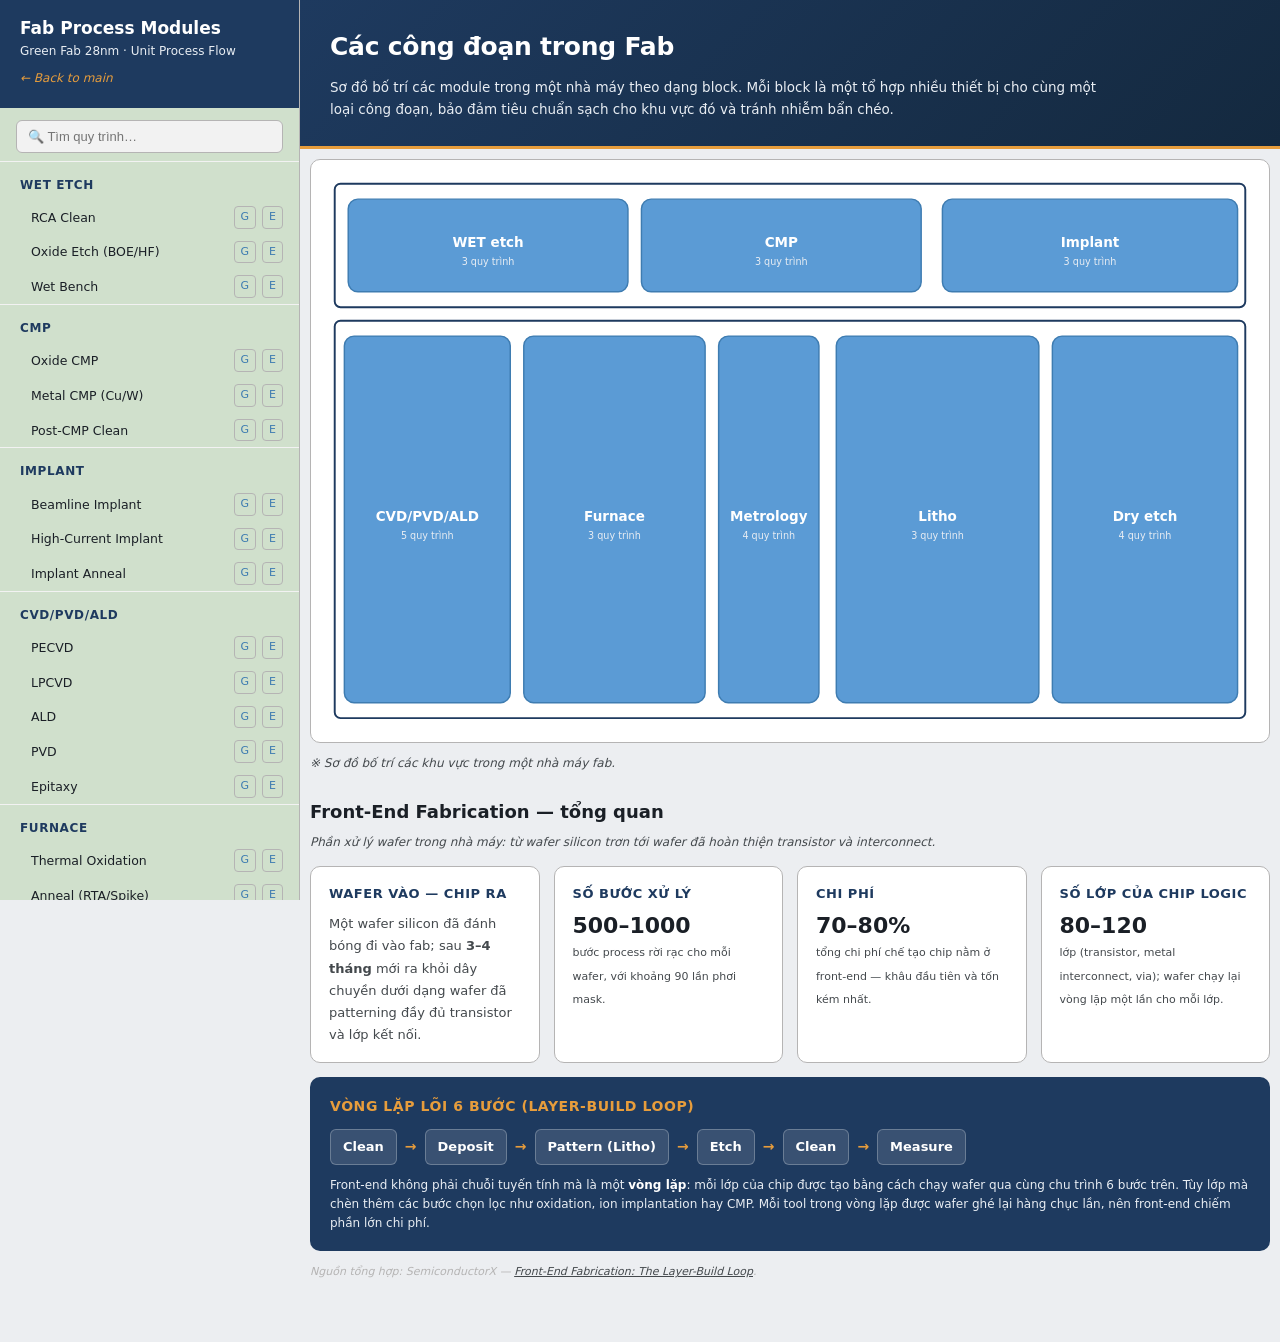
==== fab.html @ 14cef16f "Add files via upload" ====
<!DOCTYPE html>
<html lang="vi">
<head>
<meta charset="UTF-8">
<meta name="viewport" content="width=device-width,initial-scale=1">
<title>Fab Process Modules — Green Fab 28nm</title>
<style>
  :root{
    --c-blue:#1E3A5F; --c-blue-dk:#14293F; --c-black:#1A1F26; --c-charcoal:#44494D;
    --c-gray:#B5B4B4; --c-gray-lt:#F2F2F2; --c-gray-bg:#ECEEF1; --c-white:#FFFFFF;
    --c-blue-tint:#E8EDF3; --c-amber:#e79d3c; --c-mod:#5B9BD5; --c-mod-dk:#3E7CB1;
    --sidebar-w:300px;
  }
  *,*::before,*::after{box-sizing:border-box;margin:0;padding:0}
  body{font-family:'Segoe UI',system-ui,sans-serif;background:var(--c-gray-bg);color:var(--c-black);font-size:14px;line-height:1.7}

  .fab-layout{display:grid;grid-template-columns:var(--sidebar-w) 1fr;min-height:100vh}
  @media (max-width:980px){.fab-layout{grid-template-columns:1fr}}

  /* ===== SIDEBAR ===== */
  .fab-side{background:#d0e0cc;border-right:1px solid var(--c-gray);height:100vh;position:sticky;top:0;overflow-y:auto}
  .fab-brand{padding:18px 20px;background:var(--c-blue);color:var(--c-white)}
  .fab-brand .logo{font-size:17px;font-weight:800;line-height:1.2}
  .fab-brand .sub{font-size:12px;color:var(--c-blue-tint);margin-top:3px}
  .fab-brand a.back{color:var(--c-amber);font-size:12px;font-style:italic;text-decoration:none;display:inline-block;margin-top:6px}

  .nav-search{padding:12px 16px 8px}
  .nav-search input{width:100%;padding:8px 11px;font-size:13px;background:var(--c-gray-lt);border:1px solid var(--c-gray);border-radius:6px;outline:none}
  .nav-search input:focus{border-color:var(--c-blue);background:var(--c-white)}

  .nav-group-label{padding:13px 20px 5px;font-size:12px;font-weight:700;letter-spacing:.05em;text-transform:uppercase;color:var(--c-blue);border-top:1px solid var(--c-gray-lt);cursor:pointer}
  .nav-group-label:hover{background:var(--c-blue-tint)}
  .nav-proc{display:flex;align-items:center;gap:6px;padding:6px 16px 6px 28px;font-size:12.5px;border-left:3px solid transparent}
  .nav-proc:hover{background:var(--c-gray-lt)}
  .nav-proc .pname{flex:1;color:var(--c-black)}
  .nav-proc a{font-size:11px;text-decoration:none;color:var(--c-mod-dk);border:1px solid var(--c-gray);border-radius:4px;padding:1px 6px}
  .nav-proc a:hover{background:var(--c-blue);color:#fff;border-color:var(--c-blue)}

  /* ===== MAIN ===== */
  .fab-main{padding:0 0 60px;max-width:1080px}
  .fab-intro{background:linear-gradient(135deg,var(--c-blue) 0%,var(--c-blue-dk) 100%);color:var(--c-white);padding:26px 30px;border-bottom:3px solid var(--c-amber)}
  .fab-intro h1{font-size:25px;font-weight:800;color:var(--c-white);margin-bottom:7px;letter-spacing:-.01em}
  .fab-intro .intro-text{font-size:13.5px;color:var(--c-blue-tint);line-height:1.65;max-width:780px}
  .fab-body{padding:10px 10px 0}
 
  /* ===== MAP (2 bays per ảnh) ===== */
  .fab-map-shell{position:relative;background:var(--c-white);border:1px solid var(--c-gray);border-radius:10px;padding:16px}
  .fab-map-shell svg{display:block;width:100%;height:auto}
  .bay-frame{fill:none;stroke:var(--c-blue);stroke-width:2;rx:6}
  .mod-rect{fill:var(--c-mod);stroke:var(--c-mod-dk);stroke-width:1.5;cursor:pointer;transition:fill .15s}
  .mod-rect:hover{fill:var(--c-mod-dk)}
  .mod-rect.active{fill:var(--c-blue);stroke:var(--c-blue-dk);stroke-width:3}
  .mod-label{fill:#fff;font-size:14px;font-weight:700;text-anchor:middle;pointer-events:none}
  .mod-count{fill:var(--c-blue-tint);font-size:10px;text-anchor:middle;pointer-events:none}

  .fab-tip{position:absolute;pointer-events:none;background:var(--c-blue-dk);color:#fff;padding:9px 12px;border-radius:6px;font-size:12px;line-height:1.5;max-width:250px;opacity:0;transition:opacity .12s;z-index:10;box-shadow:0 4px 14px rgba(0,0,0,.25)}
  .fab-tip b{color:var(--c-amber)}

  /* ===== DETAIL PANEL ===== */
  .fab-detail{margin-top:22px;background:var(--c-white);border:1px solid var(--c-gray);border-radius:10px;display:none;opacity:0;transform:translateY(8px);transition:opacity .2s,transform .2s}
  .fab-detail.show{opacity:1;transform:none}
  .detail-head{padding:15px 22px;background:var(--c-blue);color:#fff;border-radius:10px 10px 0 0}
  .detail-head .dh-title{font-size:19px;font-weight:800}
  .detail-head .dh-sub{font-size:12px;color:var(--c-blue-tint);margin-top:2px}
  .detail-overview{padding:20px 24px;border-bottom:1px solid var(--c-gray);font-size:14px;line-height:1.8}
  .detail-overview h2{font-size:17px;font-weight:700;color:var(--c-blue);margin:14px 0 8px;padding-bottom:4px;border-bottom:1px solid var(--c-gray)}
  .detail-overview h3{font-size:14px;font-weight:700;color:var(--c-charcoal);margin:12px 0 5px}
  .detail-overview p{margin:7px 0 10px}
  .detail-overview strong{font-weight:700}
  .detail-overview ul{margin:6px 0 12px 22px}
  .detail-overview blockquote{margin:10px 0;padding:9px 15px;background:var(--c-blue-tint);border-left:4px solid var(--c-blue);font-size:13px;color:var(--c-charcoal)}
  .detail-overview code{background:var(--c-gray-lt);padding:2px 6px;border-radius:3px;font-family:Consolas,monospace;color:var(--c-blue)}

  .proc-section{padding:18px 24px 26px}
  .proc-section h3{font-size:14px;font-weight:700;color:var(--c-blue);margin-bottom:10px;text-transform:uppercase;letter-spacing:.04em}
  table.proc-table{border-collapse:collapse;width:100%;font-size:13px}
  table.proc-table th,table.proc-table td{border:1px solid var(--c-gray);padding:9px 13px;text-align:left}
  table.proc-table th{background:var(--c-blue);color:#fff;font-weight:700}
  table.proc-table tr:nth-child(even) td{background:var(--c-gray-lt)}
  table.proc-table td.links{white-space:nowrap;width:1%}
  table.proc-table a.doclink{display:inline-block;text-decoration:none;font-size:12px;font-weight:600;padding:4px 11px;border-radius:5px;margin-right:6px;border:1px solid var(--c-mod-dk);color:var(--c-mod-dk)}
  table.proc-table a.doclink:hover{background:var(--c-mod-dk);color:#fff}
  table.proc-table a.eq{border-color:var(--c-charcoal);color:var(--c-charcoal)}
  table.proc-table a.eq:hover{background:var(--c-charcoal);color:#fff}

  .loading{color:var(--c-charcoal);font-style:italic;padding:16px 0}
  .hint{font-size:12px;color:var(--c-charcoal);font-style:italic;margin-top:10px}

  /* ===== INFO BLOCK (thông tin cơ bản dưới sơ đồ) ===== */
  .fab-info{margin-top:24px}
  .fab-info h2{font-size:18px;font-weight:800;color:var(--c-black);margin-bottom:4px}
  .fab-info .info-sub{font-size:12px;color:var(--c-charcoal);font-style:italic;margin-bottom:14px}
  .info-grid{display:grid;grid-template-columns:repeat(auto-fit,minmax(220px,1fr));gap:14px}
  .info-card{background:var(--c-white);border:1px solid var(--c-gray);border-radius:10px;padding:16px 18px}
  .info-card h3{font-size:13px;font-weight:700;color:var(--c-blue);text-transform:uppercase;letter-spacing:.04em;margin-bottom:8px}
  .info-card p{font-size:13px;line-height:1.7;color:var(--c-charcoal);margin:0}
  .info-card .big{font-size:22px;font-weight:800;color:var(--c-black);display:block;line-height:1.2}
  .info-card .big-sub{font-size:11px;color:var(--c-charcoal)}
  .info-loop{background:var(--c-blue);color:#fff;border-radius:10px;padding:18px 20px;margin-top:14px}
  .info-loop h3{font-size:14px;font-weight:700;color:var(--c-amber);margin-bottom:10px;text-transform:uppercase;letter-spacing:.04em}
  .loop-steps{display:flex;flex-wrap:wrap;gap:8px;align-items:center}
  .loop-step{background:rgba(255,255,255,.12);border:1px solid rgba(255,255,255,.25);border-radius:6px;padding:6px 12px;font-size:13px;font-weight:600}
  .loop-arrow{color:var(--c-amber);font-weight:700}
  .info-loop .loop-note{font-size:12px;color:var(--c-blue-tint);margin-top:11px;line-height:1.6}
  .fab-src{font-size:11px;color:var(--c-gray);font-style:italic;margin-top:12px}
  .fab-src a{color:var(--c-charcoal)}

  /* ===== DOC VIEW ===== */
  .fab-docview{display:none}
  .fab-docview.show{display:grid;grid-template-columns:1fr 280px;gap:10px;align-items:start}
  @media(max-width:880px){.fab-docview.show{grid-template-columns:1fr}}
  /* khi mở docview, dùng hết bề ngang main */
  .fab-main.docview-mode{max-width:none}

  .docview-side{position:sticky;top:20px}
  @media(max-width:880px){.docview-side{position:static;order:-1}}
  .docview-bar{display:flex;flex-direction:column;align-items:flex-start;gap:8px;margin-bottom:14px}
  .docview-back{background:var(--c-blue);color:#fff;border:none;border-radius:6px;padding:9px 16px;font-size:13px;font-weight:600;cursor:pointer;width:100%}
  .docview-back:hover{background:var(--c-blue-dk)}
  .docview-crumb{font-size:12px;color:var(--c-charcoal)}
  .docview-intro{font-size:12.5px;color:var(--c-charcoal);line-height:1.6;background:var(--c-white);border:1px solid var(--c-gray);border-radius:8px;padding:12px 14px;margin-bottom:14px}
  .docview-intro h1{font-size:15px;font-weight:800;color:var(--c-black);margin-bottom:5px}

  .docview-toc{background:var(--c-white);border:1px solid var(--c-gray);border-radius:8px;padding:12px 6px 14px;max-height:calc(100vh - 220px);overflow-y:auto}
  .docview-toc .toc-title{font-size:11px;font-weight:700;text-transform:uppercase;letter-spacing:.06em;color:var(--c-blue);padding:0 12px 8px}
  .docview-toc a{display:block;text-decoration:none;color:var(--c-charcoal);font-size:12.5px;line-height:1.45;padding:4px 12px;border-left:2px solid transparent}
  .docview-toc a:hover{background:var(--c-gray-lt);color:var(--c-blue)}
  .docview-toc a.active{border-left-color:var(--c-blue);color:var(--c-blue);font-weight:600;background:var(--c-blue-tint)}
  .docview-toc a.lvl1{font-weight:700;color:var(--c-black)}
  .docview-toc a.lvl2{padding-left:20px}
  .docview-toc a.lvl3{padding-left:32px;font-size:12px}
  .docview-toc .toc-empty{font-size:12px;color:var(--c-gray);font-style:italic;padding:4px 12px}

  .docview-card{background:var(--c-white);border:1px solid var(--c-gray);padding:34px 40px 60vh;font-size:15px;line-height:1.8;min-width:0;min-height:calc(100vh - 40px)}
  @media(max-width:600px){.docview-card{padding:22px 20px 30px}}
  .docview-card h1{font-size:25px;font-weight:800;color:var(--c-black);margin: 0 0 14px;scroll-margin-top:20px}
  .docview-card h2{font-size:19px;font-weight:700;color:var(--c-blue);margin:24px 0 10px;padding-bottom:6px;border-bottom:1px solid var(--c-gray);scroll-margin-top:20px}
  .docview-card h3{font-size:16px;font-weight:700;color:var(--c-charcoal);margin:17px 0 7px;scroll-margin-top:20px}
  .docview-card p{margin: 9px 0 13px}
  .docview-card strong{color:var(--c-black);font-weight:700}
  .docview-card ul{margin:9px 0 15px 24px}
  .docview-card li{margin:5px 0}
  .docview-card a{color:var(--c-blue);text-decoration:underline}
  .docview-card a:hover{color:var(--c-amber)}
  .docview-card table{border-collapse:collapse;margin:14px 0;font-size:14px}
  .docview-card th,.docview-card td{border:1px solid var(--c-gray);padding:8px 13px;text-align:left;vertical-align:top}
  .docview-card th{background:var(--c-blue);color:#fff;font-weight:700}
  .docview-card tr:nth-child(even) td{background:var(--c-gray-lt)}
  .docview-card code{background:var(--c-gray-lt);padding:2px 6px;border-radius:3px;font-family:Consolas,monospace;font-size:14px;color:var(--c-blue)}
  .docview-card blockquote{margin:14px 0;padding:11px 18px;background:var(--c-blue-tint);border-left:4px solid var(--c-blue);font-size:14px;color:var(--c-charcoal)}
  .docview-card figure{margin:16px auto;width:fit-content;max-width:100%}
  .docview-card figure img{display:block;max-width:100%}
  .docview-card figcaption{padding:7px 4px;font-size:13px;font-style:italic;color:var(--c-charcoal);text-align:center}
  .docview-card hr{border:none;border-top:1px solid var(--c-gray);margin:26px 0}
  .docview-card .cite{font-size:9px;color:#9B1C1C;font-weight:700;vertical-align:super;background:rgba(155,28,28,.08);border-radius:2px;padding:0 2px}

  .side-toggle{display:none;position:fixed;left:10px;top:10px;z-index:60;background:var(--c-blue);color:#fff;border:none;border-radius:6px;padding:8px 11px;cursor:pointer;font-size:16px}
  @media (max-width:980px){
    .side-toggle{display:block}
    .fab-side{position:fixed;left:0;top:0;width:280px;z-index:55;transform:translateX(-100%);transition:transform .2s}
    .fab-side.open{transform:translateX(0)}
    .fab-main{padding-top:54px}
  }
</style>
</head>
<body>

<button class="side-toggle" onclick="document.querySelector('.fab-side').classList.toggle('open')">☰</button>

<div class="fab-layout">

  <nav class="fab-side">
    <div class="fab-brand">
      <div class="logo">Fab Process Modules</div>
      <div class="sub">Green Fab 28nm · Unit Process Flow</div>
      <a class="back" href="index.html">← Back to main</a>
    </div>
    <div class="nav-search"><input id="nav-search-input" type="text" placeholder="🔍 Tìm quy trình…" autocomplete="off"></div>
    <div id="fab-nav"><!-- populated by JS --></div>
  </nav>

  <main class="fab-main">
    <div class="fab-intro">
      <h1>Các công đoạn trong Fab</h1>
      <div class="intro-text">Sơ đồ bố trí các module trong một nhà máy theo dạng block. Mỗi block là một tổ hợp nhiều thiết bị cho cùng một loại công đoạn, bảo đảm tiêu chuẩn sạch cho khu vực đó và tránh nhiễm bẩn chéo.</div>
    </div>

    <div class="fab-body">
    <div class="fab-map-shell" id="map-shell">
      <div class="fab-tip" id="fab-tip"></div>
      <svg id="fab-svg" viewBox="0 0 900 420" xmlns="http://www.w3.org/2000/svg"></svg>
    </div>
    <div class="hint">※ Sơ đồ bố trí các khu vực trong một nhà máy fab.</div>

    <section class="fab-info" id="fab-info">
      <h2>Front-End Fabrication — tổng quan</h2>
      <div class="info-sub">Phần xử lý wafer trong nhà máy: từ wafer silicon trơn tới wafer đã hoàn thiện transistor và interconnect.</div>

      <div class="info-grid">
        <div class="info-card">
          <h3>Wafer vào — chip ra</h3>
          <p>Một wafer silicon đã đánh bóng đi vào fab; sau <strong>3–4 tháng</strong> mới ra khỏi dây chuyền dưới dạng wafer đã patterning đầy đủ transistor và lớp kết nối.</p>
        </div>
        <div class="info-card">
          <h3>Số bước xử lý</h3>
          <span class="big">500–1000</span>
          <span class="big-sub">bước process rời rạc cho mỗi wafer, với khoảng 90 lần phơi mask.</span>
        </div>
        <div class="info-card">
          <h3>Chi phí</h3>
          <span class="big">70–80%</span>
          <span class="big-sub">tổng chi phí chế tạo chip nằm ở front-end — khâu đầu tiên và tốn kém nhất.</span>
        </div>
        <div class="info-card">
          <h3>Số lớp của chip logic</h3>
          <span class="big">80–120</span>
          <span class="big-sub">lớp (transistor, metal interconnect, via); wafer chạy lại vòng lặp một lần cho mỗi lớp.</span>
        </div>
      </div>

      <div class="info-loop">
        <h3>Vòng lặp lõi 6 bước (layer-build loop)</h3>
        <div class="loop-steps">
          <span class="loop-step">Clean</span><span class="loop-arrow">→</span>
          <span class="loop-step">Deposit</span><span class="loop-arrow">→</span>
          <span class="loop-step">Pattern (Litho)</span><span class="loop-arrow">→</span>
          <span class="loop-step">Etch</span><span class="loop-arrow">→</span>
          <span class="loop-step">Clean</span><span class="loop-arrow">→</span>
          <span class="loop-step">Measure</span>
        </div>
        <div class="loop-note">Front-end không phải chuỗi tuyến tính mà là một <strong style="color:#fff">vòng lặp</strong>: mỗi lớp của chip được tạo bằng cách chạy wafer qua cùng chu trình 6 bước trên. Tùy lớp mà chèn thêm các bước chọn lọc như oxidation, ion implantation hay CMP. Mỗi tool trong vòng lặp được wafer ghé lại hàng chục lần, nên front-end chiếm phần lớn chi phí.</div>
      </div>

      <p class="fab-src">Nguồn tổng hợp: SemiconductorX — <a href="https://semiconductorx.com/front-end-fabrication-overview.html" target="_blank" rel="noopener">Front-End Fabrication: The Layer-Build Loop</a>.</p>
    </section>

    <div class="fab-detail" id="fab-detail">
      <div class="detail-head">
        <div class="dh-title" id="dh-title"></div>
        <div class="dh-sub" id="dh-sub"></div>
      </div>
      <div class="detail-overview" id="detail-overview"></div>
      <div class="proc-section">
        <h3>Quy trình trong module</h3>
        <table class="proc-table">
          <thead><tr><th>Quy trình</th><th>Tài liệu</th></tr></thead>
          <tbody id="proc-tbody"></tbody>
        </table>
      </div>
    </div>

    <!-- ===== DOC VIEW (hiện khi bấm một bài; sơ đồ ẩn đi) ===== -->
    <div class="fab-docview" id="fab-docview">
      <article class="docview-card" id="docview-content"></article>
      <aside class="docview-side" id="docview-side">
        <div class="docview-bar">
          <button class="docview-back" id="docview-back">← Quay lại sơ đồ</button>
          <span class="docview-crumb" id="docview-crumb"></span>
        </div>
        <div class="docview-intro" id="docview-intro"></div>
        <nav class="docview-toc" id="docview-toc"></nav>
      </aside>
    </div>
    </div><!-- /fab-body -->
  </main>
</div>

<script>
let FAB=null, CURRENT=null;

/* ---- markdown renderer (port từ more.html, rút gọn cho overview) ---- */
function mdToHtml(md){
  if(!md) return '';
  const lines= md.split (/\r?\n/); let html='',i=0;
  while(i<lines.length){
    let line=lines[i];
    const htmlOpen=line.match(/^<(div|p|section|article|center|aside|figure|blockquote)\b([^>]*)>\s*$/i);
    if(htmlOpen){
      const tag=htmlOpen[1].toLowerCase(), attrs=htmlOpen[2]||'';
      const closeRe=new RegExp('^</'+tag+'>\\s*$','i'); let depth=1,j=i+1; const inner=[];
      while(j<lines.length){
        if(lines[j].match(new RegExp('^<'+tag+'\\b[^>]*>\\s*$','i')))depth++;
        else if(closeRe.test(lines[j])){depth--;if(depth===0)break;}
        inner.push(lines[j]);j++;
      }
      html+='<'+tag+attrs+'>'+mdToHtml(inner.join('\n'))+'</'+tag+'>'; i=j+1; continue;
    }
    if(/^<[a-zA-Z][^>]*>/.test(line.trim())){html+=line;i++;continue;}
    if(line.startsWith('|')&&i+1<lines.length&&lines[i+1].match(/^\|[-: |]+\|$/)){
      const h=line.split('|').slice(1,-1).map(s=>s.trim()); i+=2; const rows=[];
      while(i<lines.length&&lines[i].startsWith('|')){rows.push(lines[i].split('|').slice(1,-1).map(s=>s.trim()));i++;}
      html+='<table><thead><tr>'+h.map(x=>'<th>'+inline(x)+'</th>').join('')+'</tr></thead><tbody>';
      rows.forEach(r=>{html+='<tr>'+r.map(c=>'<td>'+inline(c)+'</td>').join('')+'</tr>';});
      html+='</tbody></table>'; continue;
    }
    if(line.startsWith('# ')){html+='<h1>'+inline(line.slice(2))+'</h1>';i++;continue;}
    if(line.startsWith('## ')){html+='<h2>'+inline(line.slice(3))+'</h2>';i++;continue;}
    if(line.startsWith('### ')){html+='<h3>'+inline(line.slice(4))+'</h3>';i++;continue;}
    if(/^(---|\*\*\*|___)\s*$/.test(line)){html+='<hr>';i++;continue;}
    if(line.startsWith('> ')){const q=[];while(i<lines.length&&lines[i].startsWith('> ')){q.push(lines[i].slice(2));i++;}html+='<blockquote>'+inline(q.join(' '))+'</blockquote>';continue;}
    if(line.startsWith('- ')){html+='<ul>';while(i<lines.length&&lines[i].startsWith('- ')){html+='<li>'+inline(lines[i].slice(2))+'</li>';i++;}html+='</ul>';continue;}
    const img=line.match(/^!\[(.*?)\]\((.*?)\)(\{(.*?)\})?$/);
    if(img){
      let src=img[2]; const cap=img[1]; const attrStr=img[4]||'';
      if(src.startsWith('/')&&!src.startsWith('//'))src=src.slice(1);
      if(!/^https?:\/\//i.test(src)&&!src.startsWith('content/'))src='content/images/'+src;
      let imgStyle='',figStyle='';
      if(attrStr){
        const w=attrStr.match(/width\s*=\s*([^\s}]+)/), hh=attrStr.match(/height\s*=\s*([^\s}]+)/);
        if(w){let v=w[1].replace(/['"]/g,'');if(/^\d+$/.test(v))v+='px';if(v.endsWith('%'))figStyle+='width:'+v+';';else imgStyle+='width:'+v+';max-width:100%;';}
        if(hh){let v=hh[1].replace(/['"]/g,'');if(/^\d+$/.test(v))v+='px';imgStyle+='height:'+v+';';}
      }
      html+='<figure'+(figStyle?' style="'+figStyle+'"':'')+'><img src="'+src+'" alt="'+cap+'"'+(imgStyle?' style="'+imgStyle+'"':'')+'>';
      if(cap)html+='<figcaption>'+inline(cap)+'</figcaption>';
      html+='</figure>'; i++; continue;
    }
    if(line.trim()===''){i++;continue;}
    html+='<p>'+inline(line)+'</p>'; i++;
  }
  return html;
}
function inline(s){
  const tags=[];
  s=s.replace(/<\/?[a-zA-Z][a-zA-Z0-9]*(?:\s[^<>]*)?>/g,m=>{tags.push(m);return '\u0000'+(tags.length-1)+'\u0000';});
  s=s.replace(/\\</g,'___LT___').replace(/&/g,'&amp;').replace(/</g,'&lt;').replace(/>/g,'&gt;')
     .replace(/___LT___/g,'&lt;')
     .replace(/\[(.+?)\]\((.+?)\)/g,'<a href="$2">$1</a>')
     .replace(/\*\*(.+?)\*\*/g,'<strong>$1</strong>')
     .replace(/(?<![\w])_(.+?)_(?![\w])/g,'<em>$1</em>')
     .replace(/`(.+?)`/g,'<code>$1</code>');
  s=s.replace(/\u0000(\d+)\u0000/g,(_,n)=>tags[+n]);
  return s;
}
function gFile(modId,procId){return 'content/modules/'+modId+'/'+procId+'-guide.md';}
function eFile(modId,procId){return 'content/modules/'+modId+'/'+procId+'-equipment.md';}

/* ---- build SVG map (2 bays) — tỉ lệ khớp ảnh gốc ---- */
// Toạ độ theo ảnh Đại ca vẽ (viewBox 960x570). Box rộng/hẹp khác nhau có chủ ý.
const LAYOUT={
  viewBox:'0 0 960 570',
  bay1:{frame:{x:8,y:8,w:944,h:128},
        boxes:{ wetetch:{x:22,w:290}, cmp:{x:326,w:290}, implant:{x:638,w:306} },
        y:24, h:96},
  bay2:{frame:{x:8,y:150,w:944,h:412},
        boxes:{ depo:{x:18,w:172}, furnace:{x:204,w:188}, metrology:{x:406,w:104}, litho:{x:528,w:210}, dryetch:{x:752,w:192} },
        y:166, h:380}
};
function buildMap(){
  const svg=document.getElementById('fab-svg');
  svg.setAttribute('viewBox',LAYOUT.viewBox);
  let g='';
  [['bay1',1],['bay2',2]].forEach(([key])=>{
    const L=LAYOUT[key];
    g+='<rect class="bay-frame" x="'+L.frame.x+'" y="'+L.frame.y+'" width="'+L.frame.w+'" height="'+L.frame.h+'" rx="6"/>';
    FAB.modules.forEach(m=>{
      const b=L.boxes[m.id]; if(!b)return;
      g+=modBox(m, b.x, L.y, b.w, L.h);
    });
  });
  svg.innerHTML=g;
  svg.querySelectorAll('g[data-mod]').forEach(grp=>{
    const id=grp.dataset.mod;
    grp.addEventListener('mouseenter',e=>showTip(id,e));
    grp.addEventListener('mousemove',moveTip);
    grp.addEventListener('mouseleave',hideTip);
    grp.addEventListener('click',()=>openModule(id));
  });
}
function modBox(m,x,y,w,h){
  const cx=x+w/2, cy=y+h/2;
  // store geometry for active highlight
  m._geo={x,y,w,h};
  let s='<g data-mod="'+m.id+'" style="cursor:pointer">';
  s+='<rect class="mod-rect" x="'+x+'" y="'+y+'" width="'+w+'" height="'+h+'" rx="10"/>';
  s+='<text class="mod-label" x="'+cx+'" y="'+(cy+2)+'">'+esc(m.abbr)+'</text>';
  s+='<text class="mod-count" x="'+cx+'" y="'+(cy+20)+'">'+m.processes.length+' quy trình</text>';
  s+='</g>';
  return s;
}
function esc(s){return s.replace(/&/g,'&amp;').replace(/</g,'&lt;').replace(/>/g,'&gt;');}

/* ---- tooltip ---- */
function showTip(id,e){
  const m=FAB.modules.find(x=>x.id===id); if(!m)return;
  const tip=document.getElementById('fab-tip');
  tip.innerHTML='<b>'+esc(m.name)+'</b><br>'+esc(m.blurb);
  tip.style.opacity='1'; moveTip(e);
}
function moveTip(e){
  const shell=document.getElementById('map-shell'),tip=document.getElementById('fab-tip');
  const r=shell.getBoundingClientRect();
  let x=e.clientX-r.left+14,y=e.clientY-r.top+14;
  if(x+260>r.width)x=r.width-266;
  tip.style.left=x+'px'; tip.style.top=y+'px';
}
function hideTip(){document.getElementById('fab-tip').style.opacity='0';}

/* ---- open module ---- */
function openModule(id){
  const m=FAB.modules.find(x=>x.id===id); if(!m)return;
  CURRENT=id;
  // nếu đang ở docview (đọc bài), dọn sạch và thoát docview trước
  const dv=document.getElementById('fab-docview');
  if(dv.classList.contains('show')){
    dv.classList.remove('show');
    document.querySelector('.fab-main').classList.remove('docview-mode');
    document.getElementById('map-shell').style.display='';
    const hint=document.querySelector('.hint'); if(hint)hint.style.display='';
    const intro=document.querySelector('.fab-intro'); if(intro)intro.style.display='';
    const info=document.getElementById('fab-info'); if(info)info.style.display='';
    document.getElementById('docview-content').innerHTML='';
    document.getElementById('docview-toc').innerHTML='';
    document.getElementById('docview-intro').innerHTML='';
    document.getElementById('docview-crumb').textContent='';
    if(_spyHandler){window.removeEventListener('scroll',_spyHandler);_spyHandler=null;}
  }
  document.querySelectorAll('.mod-rect').forEach(r=>r.classList.remove('active'));
  const rect=document.querySelector('g[data-mod="'+id+'"] .mod-rect'); if(rect)rect.classList.add('active');

  const detail=document.getElementById('fab-detail');
  detail.style.display='block';
  document.getElementById('dh-title').textContent=m.name;
  document.getElementById('dh-sub').textContent=m.processes.length+' quy trình · bay '+m.bay;

  // overview md
  const ov=document.getElementById('detail-overview');
  ov.innerHTML='<div class="loading">Đang tải tổng quan…</div>';
  fetch('content/modules/'+id+'/_overview.md',{cache:'no-cache'})
    .then(r=>{if(!r.ok)throw new Error('HTTP '+r.status);return r.text();})
    .then(md=>{ov.innerHTML=mdToHtml(md);})
    .catch(err=>{ov.innerHTML='<p style="color:#b00">⚠ '+err.message+'</p>';});

  // process table
  const tb=document.getElementById('proc-tbody');
  tb.innerHTML=m.processes.map(p=>
    '<tr><td>'+esc(p.name)+'</td>'+
    '<td class="links">'+
      '<a class="doclink" href="#" data-doc="'+gFile(id,p.id)+'" data-title="'+esc(p.name)+' — Guide">📄 Guide</a>'+
      '<a class="doclink eq" href="#" data-doc="'+eFile(id,p.id)+'" data-title="'+esc(p.name)+' — Equipment">🔧 Equipment</a>'+
    '</td></tr>'
  ).join('');
  tb.querySelectorAll('a.doclink').forEach(a=>a.addEventListener('click',e=>{
    e.preventDefault(); openDoc(a.dataset.doc, a.dataset.title);
  }));

  requestAnimationFrame(()=>detail.classList.add('show'));
  history.replaceState(null,'','#'+id);
  detail.scrollIntoView({behavior:'smooth',block:'nearest'});
}

/* ---- sidebar nav ---- */
function buildNav(){
  const nav=document.getElementById('fab-nav');
  let html='';
  FAB.modules.forEach(m=>{
    html+='<div class="nav-group-label" data-jump="'+m.id+'">'+esc(m.name)+'</div>';
    m.processes.forEach(p=>{
      html+='<div class="nav-proc" data-name="'+esc(p.name).toLowerCase()+'" data-group="'+m.id+'">'+
        '<span class="pname">'+esc(p.name)+'</span>'+
        '<a href="#" data-doc="'+gFile(m.id,p.id)+'" data-title="'+esc(p.name)+' — Guide" title="Guide">G</a>'+
        '<a href="#" data-doc="'+eFile(m.id,p.id)+'" data-title="'+esc(p.name)+' — Equipment" title="Equipment">E</a>'+
      '</div>';
    });
  });
  nav.innerHTML=html;
  nav.querySelectorAll('.nav-group-label').forEach(l=>l.onclick=()=>{openModule(l.dataset.jump);document.querySelector('.fab-side').classList.remove('open');});
  nav.querySelectorAll('.nav-proc a[data-doc]').forEach(a=>a.addEventListener('click',e=>{
    e.preventDefault(); openDoc(a.dataset.doc, a.dataset.title);
    document.querySelector('.fab-side').classList.remove('open');
  }));
  const search=document.getElementById('nav-search-input');
  search.addEventListener('input',()=>filterNav(search.value));
}

/* ---- doc view (render md in-page, ẩn sơ đồ) ---- */
function buildTOC(){
  const c=document.getElementById('docview-content');
  const toc=document.getElementById('docview-toc');
  const heads=c.querySelectorAll('h1,h2,h3');
  if(!heads.length){toc.innerHTML='<div class="toc-title">Mục lục</div><div class="toc-empty">— Không có mục —</div>';return;}
  let html='<div class="toc-title">Mục lục</div>'; let n=0;
  heads.forEach(h=>{
    const id='toc-'+(n++); h.id=id;
    const lvl=h.tagName.toLowerCase(); // h1/h2/h3
    const cls=lvl==='h1'?'lvl1':lvl==='h2'?'lvl2':'lvl3';
    html+='<a class="'+cls+'" href="#'+id+'" data-target="'+id+'">'+esc(h.textContent)+'</a>';
  });
  toc.innerHTML=html;
  toc.querySelectorAll('a[data-target]').forEach(a=>a.addEventListener('click',e=>{
    e.preventDefault();
    const t=document.getElementById(a.dataset.target);
    if(t)t.scrollIntoView({behavior:'smooth',block:'start'});
    history.replaceState(null,'',location.pathname+location.hash.replace(/&toc=.*/,''));
  }));
  setupScrollSpy(heads, toc);
}
let _spyHandler=null;
function setupScrollSpy(heads, toc){
  if(_spyHandler)window.removeEventListener('scroll',_spyHandler);
  const links=[...toc.querySelectorAll('a[data-target]')];
  _spyHandler=()=>{
    let cur=null;
    heads.forEach(h=>{ if(h.getBoundingClientRect().top<=120) cur=h.id; });
    // nếu đã cuộn gần đáy trang, bôi luôn mục cuối (heading cuối có thể không lên được mốc 120px)
    const nearBottom=(window.innerHeight+window.scrollY)>=(document.body.scrollHeight-60);
    if(nearBottom && heads.length) cur=heads[heads.length-1].id;
    links.forEach(l=>l.classList.toggle('active', l.dataset.target===cur));
  };
  window.addEventListener('scroll',_spyHandler,{passive:true});
  _spyHandler();
}

function openDoc(docPath, title){
  if(!docPath) return;
  const main=document.querySelector('.fab-main');
  const mapShell=document.getElementById('map-shell');
  const detail=document.getElementById('fab-detail');
  const hint=document.querySelector('.hint');
  const intro=document.querySelector('.fab-intro');
  const info=document.getElementById('fab-info');
  const dv=document.getElementById('fab-docview');
  // ẩn sơ đồ + panel + hint + intro gốc + info
  mapShell.style.display='none';
  detail.style.display='none';
  if(hint)hint.style.display='none';
  if(intro)intro.style.display='none';
  if(info)info.style.display='none';
  main.classList.add('docview-mode');
  // clone intro sang cột phải
  if(intro)document.getElementById('docview-intro').innerHTML=intro.innerHTML;
  // hiện doc view
  dv.classList.add('show');
  document.getElementById('docview-crumb').textContent=title||'';
  const c=document.getElementById('docview-content');
  c.innerHTML='<div class="loading">Đang tải nội dung…</div>';
  document.getElementById('docview-toc').innerHTML='';
  fetch(docPath,{cache:'no-cache'})
    .then(r=>{if(!r.ok)throw new Error('HTTP '+r.status+' — '+docPath);return r.text();})
    .then(md=>{
      c.innerHTML=mdToHtml(md);
      // bắt link nội bộ trong md (vd link Q&A) để mở in-page thay vì điều hướng
      c.querySelectorAll('a[href]').forEach(a=>{
        const href=a.getAttribute('href');
        if(href && href.startsWith('content/') && href.endsWith('.md')){
          a.addEventListener('click',e=>{e.preventDefault();openDoc(href, a.textContent.trim());});
        }
      });
      buildTOC();
      window.scrollTo({top:0,behavior:'smooth'});
    })
    .catch(err=>{c.innerHTML='<p style="color:#b00">⚠ '+err.message+'<br>Mở trang qua web server (không phải file://).</p>';});
  history.replaceState(null,'','#doc='+encodeURIComponent(docPath));
}
function closeDoc(){
  document.getElementById('fab-docview').classList.remove('show');
  document.querySelector('.fab-main').classList.remove('docview-mode');
  document.getElementById('map-shell').style.display='';
  const hint=document.querySelector('.hint'); if(hint)hint.style.display='';
  const intro=document.querySelector('.fab-intro'); if(intro)intro.style.display='';
  const info=document.getElementById('fab-info'); if(info)info.style.display='';
  // dọn sạch nội dung md để không sót lại
  document.getElementById('docview-content').innerHTML='';
  document.getElementById('docview-toc').innerHTML='';
  document.getElementById('docview-intro').innerHTML='';
  document.getElementById('docview-crumb').textContent='';
  if(_spyHandler){window.removeEventListener('scroll',_spyHandler);_spyHandler=null;}
  if(CURRENT){const d=document.getElementById('fab-detail');d.style.display='block';}
  if(CURRENT) history.replaceState(null,'','#'+CURRENT); else history.replaceState(null,'',location.pathname);
}
function filterNav(q){
  q=(q||'').toLowerCase().trim();
  const groupHas={};
  document.querySelectorAll('.nav-proc').forEach(el=>{
    const match=!q||el.dataset.name.includes(q);
    el.style.display=match?'':'none';
    if(match)groupHas[el.dataset.group]=true;
  });
  document.querySelectorAll('.nav-group-label').forEach(l=>{l.style.display=(!q||groupHas[l.dataset.jump])?'':'none';});
}

/* ---- bootstrap ---- */
document.getElementById('docview-back').addEventListener('click',closeDoc);

fetch('data/fab-modules.json',{cache:'no-cache'})
  .then(r=>{if(!r.ok)throw new Error('HTTP '+r.status);return r.json();})
  .then(data=>{
    FAB=data; buildMap(); buildNav();
    const h=location.hash.slice(1);
    if(h.startsWith('doc=')){ openDoc(decodeURIComponent(h.slice(4))); }
    else if(h&&data.modules.find(m=>m.id===h)) openModule(h);
  })
  .catch(err=>{
    document.getElementById('map-shell').innerHTML='<p style="color:#b00;padding:20px">Lỗi tải dữ liệu: '+err.message+'<br>Mở qua web server (không phải file://).</p>';
  });
window.addEventListener('hashchange',()=>{
  const h=location.hash.slice(1);
  if(h.startsWith('doc=')) return; // do openDoc tự set, bỏ qua
  if(FAB&&h&&FAB.modules.find(m=>m.id===h)) openModule(h);
});
</script>
</body>
</html>
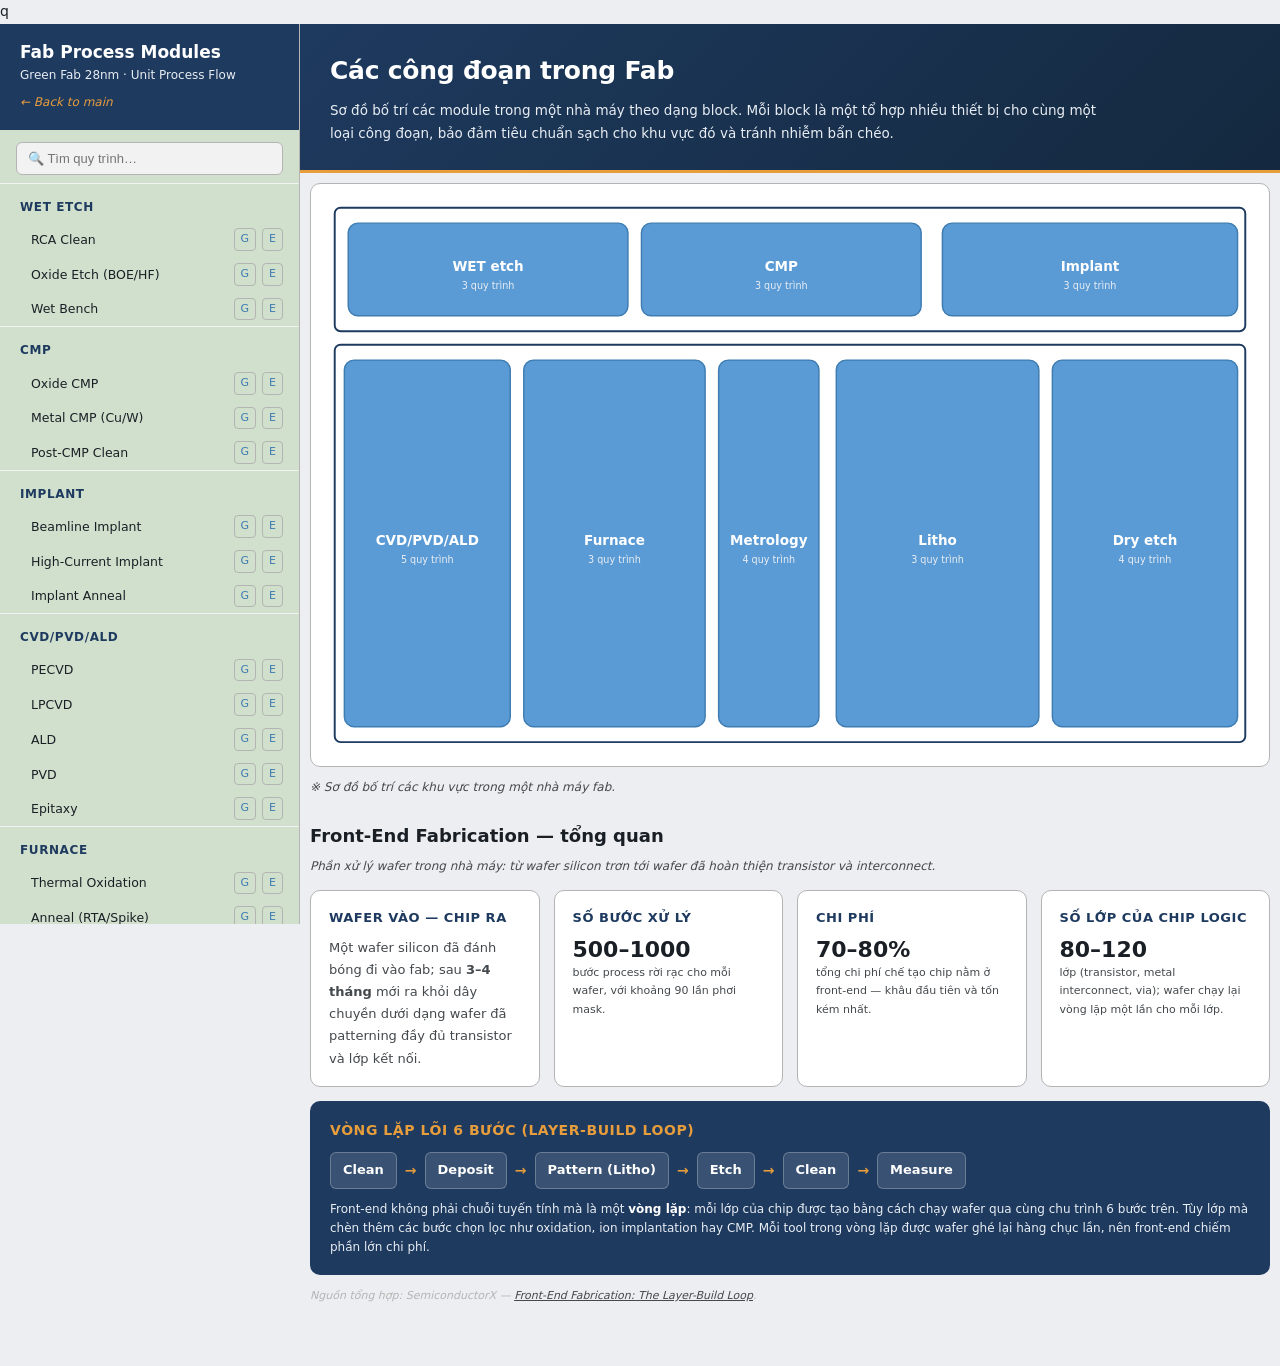
==== commit f590fe38: "fab.html modified" ====
--- a/fab.html
+++ b/fab.html
@@ -1,4 +1,4 @@
-<!DOCTYPE html>
+q<!DOCTYPE html>
 <html lang="vi">
 <head>
 <meta charset="UTF-8">
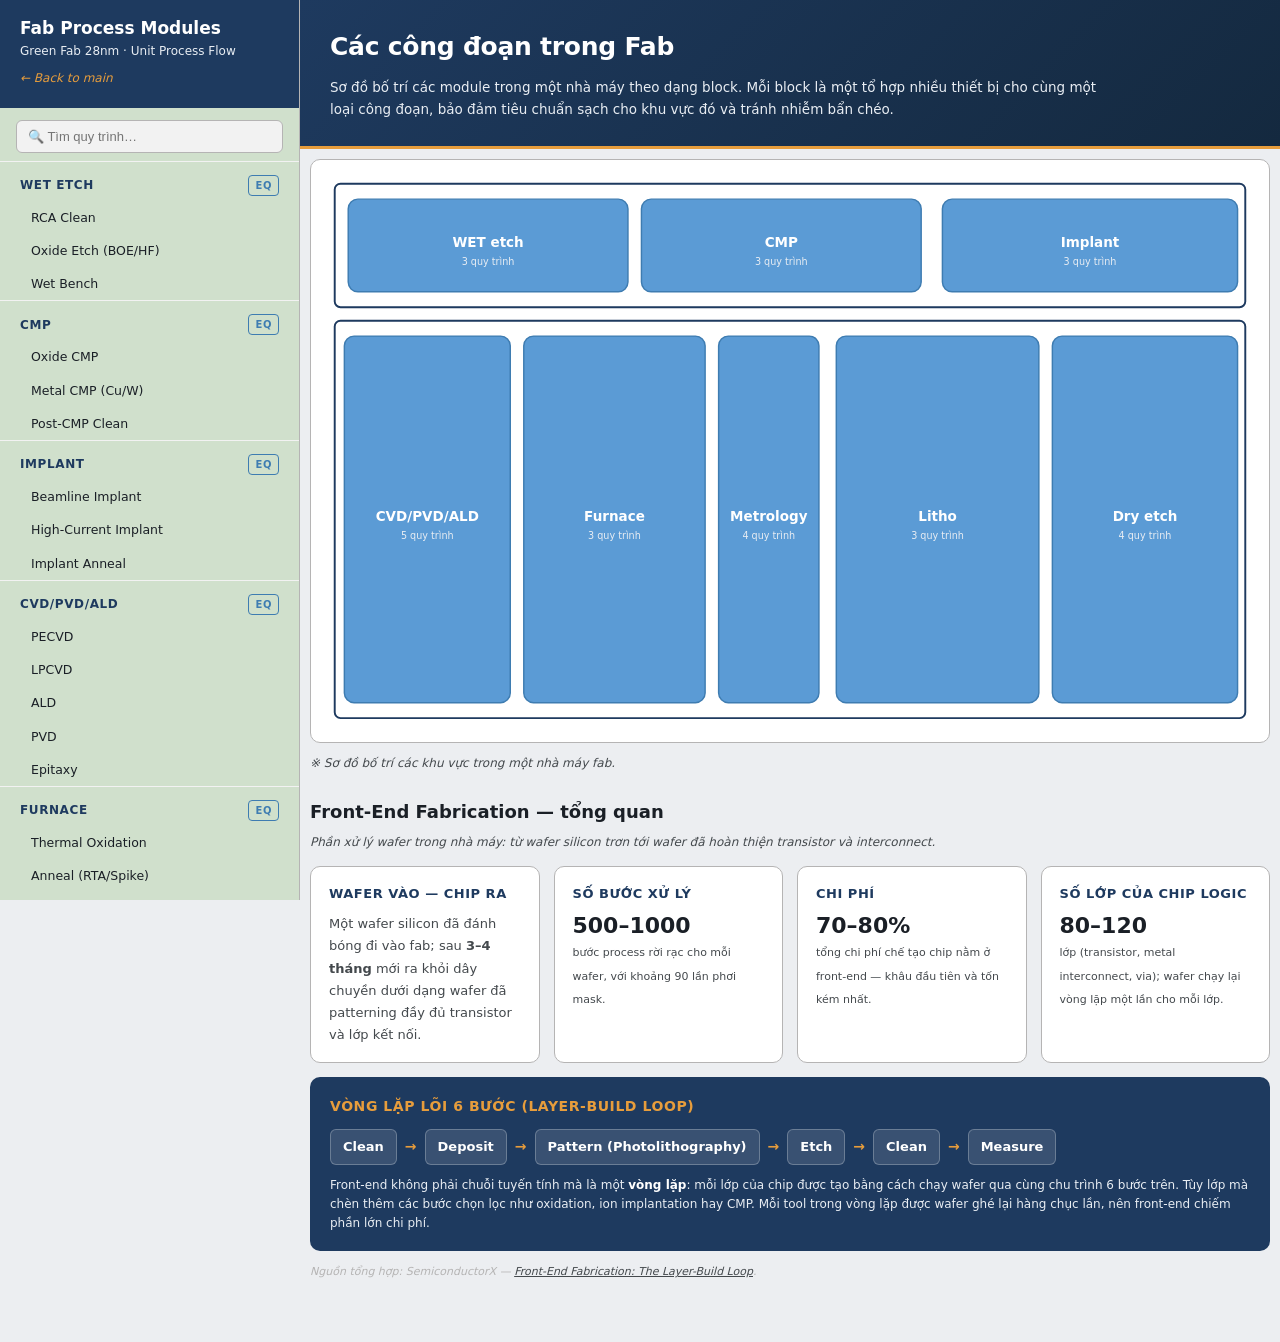
==== commit df2cf34c: "new fab" ====
--- a/fab.html
+++ b/fab.html
@@ -1,4 +1,4 @@
-q<!DOCTYPE html>
+<!DOCTYPE html>
 <html lang="vi">
 <head>
 <meta charset="UTF-8">
@@ -30,11 +30,10 @@
 
   .nav-group-label{padding:13px 20px 5px;font-size:12px;font-weight:700;letter-spacing:.05em;text-transform:uppercase;color:var(--c-blue);border-top:1px solid var(--c-gray-lt);cursor:pointer}
   .nav-group-label:hover{background:var(--c-blue-tint)}
-  .nav-proc{display:flex;align-items:center;gap:6px;padding:6px 16px 6px 28px;font-size:12.5px;border-left:3px solid transparent}
-  .nav-proc:hover{background:var(--c-gray-lt)}
+  .nav-proc{display:flex;align-items:center;gap:6px;padding:6px 16px 6px 28px;font-size:12.5px;border-left:3px solid transparent;cursor:pointer}
+  .nav-proc:hover{background:var(--c-gray-lt);border-left-color:var(--c-mod-dk)}
   .nav-proc .pname{flex:1;color:var(--c-black)}
-  .nav-proc a{font-size:11px;text-decoration:none;color:var(--c-mod-dk);border:1px solid var(--c-gray);border-radius:4px;padding:1px 6px}
-  .nav-proc a:hover{background:var(--c-blue);color:#fff;border-color:var(--c-blue)}
+  .nav-proc:hover .pname{color:var(--c-blue)}
 
   /* ===== MAIN ===== */
   .fab-main{padding:0 0 60px;max-width:1080px}
@@ -42,7 +41,7 @@
   .fab-intro h1{font-size:25px;font-weight:800;color:var(--c-white);margin-bottom:7px;letter-spacing:-.01em}
   .fab-intro .intro-text{font-size:13.5px;color:var(--c-blue-tint);line-height:1.65;max-width:780px}
   .fab-body{padding:10px 10px 0}
- 
+
   /* ===== MAP (2 bays per ảnh) ===== */
   .fab-map-shell{position:relative;background:var(--c-white);border:1px solid var(--c-gray);border-radius:10px;padding:16px}
   .fab-map-shell svg{display:block;width:100%;height:auto}
@@ -70,6 +69,12 @@
   .detail-overview ul{margin:6px 0 12px 22px}
   .detail-overview blockquote{margin:10px 0;padding:9px 15px;background:var(--c-blue-tint);border-left:4px solid var(--c-blue);font-size:13px;color:var(--c-charcoal)}
   .detail-overview code{background:var(--c-gray-lt);padding:2px 6px;border-radius:3px;font-family:Consolas,monospace;color:var(--c-blue)}
+  .eq-module-bar{margin-top:16px;padding-top:14px;border-top:1px solid var(--c-gray)}
+  .eq-module-btn{display:inline-block;text-decoration:none;font-size:14px;font-weight:700;padding:10px 20px;border-radius:7px;background:var(--c-blue);color:#fff;border:1px solid var(--c-blue-dk)}
+  .eq-module-btn:hover{background:var(--c-blue-dk)}
+  .nav-group-label{position:relative;display:flex;align-items:center;justify-content:space-between;gap:6px}
+  a.nav-eq{font-size:10px;font-weight:700;text-decoration:none;color:var(--c-mod-dk);border:1px solid var(--c-mod-dk);border-radius:4px;padding:1px 6px;flex:0 0 auto}
+  a.nav-eq:hover{background:var(--c-mod-dk);color:#fff}
 
   .proc-section{padding:18px 24px 26px}
   .proc-section h3{font-size:14px;font-weight:700;color:var(--c-blue);margin-bottom:10px;text-transform:uppercase;letter-spacing:.04em}
@@ -77,11 +82,8 @@
   table.proc-table th,table.proc-table td{border:1px solid var(--c-gray);padding:9px 13px;text-align:left}
   table.proc-table th{background:var(--c-blue);color:#fff;font-weight:700}
   table.proc-table tr:nth-child(even) td{background:var(--c-gray-lt)}
-  table.proc-table td.links{white-space:nowrap;width:1%}
-  table.proc-table a.doclink{display:inline-block;text-decoration:none;font-size:12px;font-weight:600;padding:4px 11px;border-radius:5px;margin-right:6px;border:1px solid var(--c-mod-dk);color:var(--c-mod-dk)}
-  table.proc-table a.doclink:hover{background:var(--c-mod-dk);color:#fff}
-  table.proc-table a.eq{border-color:var(--c-charcoal);color:var(--c-charcoal)}
-  table.proc-table a.eq:hover{background:var(--c-charcoal);color:#fff}
+  table.proc-table tbody tr{cursor:pointer}
+  table.proc-table tbody tr:hover td{background:var(--c-blue-tint);color:var(--c-blue);font-weight:600}
 
   .loading{color:var(--c-charcoal);font-style:italic;padding:16px 0}
   .hint{font-size:12px;color:var(--c-charcoal);font-style:italic;margin-top:10px}
@@ -223,7 +225,7 @@
         <div class="loop-steps">
           <span class="loop-step">Clean</span><span class="loop-arrow">→</span>
           <span class="loop-step">Deposit</span><span class="loop-arrow">→</span>
-          <span class="loop-step">Pattern (Litho)</span><span class="loop-arrow">→</span>
+          <span class="loop-step">Pattern (Photolithography)</span><span class="loop-arrow">→</span>
           <span class="loop-step">Etch</span><span class="loop-arrow">→</span>
           <span class="loop-step">Clean</span><span class="loop-arrow">→</span>
           <span class="loop-step">Measure</span>
@@ -241,9 +243,9 @@
       </div>
       <div class="detail-overview" id="detail-overview"></div>
       <div class="proc-section">
-        <h3>Quy trình trong module</h3>
+        <h3>Các công đoạn chính</h3>
         <table class="proc-table">
-          <thead><tr><th>Quy trình</th><th>Tài liệu</th></tr></thead>
+          <thead><tr><th>Bấm để mở guide</th></tr></thead>
           <tbody id="proc-tbody"></tbody>
         </table>
       </div>
@@ -271,7 +273,7 @@
 /* ---- markdown renderer (port từ more.html, rút gọn cho overview) ---- */
 function mdToHtml(md){
   if(!md) return '';
-  const lines= md.split (/\r?\n/); let html='',i=0;
+  const lines=md.split(/\r?\n/); let html='',i=0;
   while(i<lines.length){
     let line=lines[i];
     const htmlOpen=line.match(/^<(div|p|section|article|center|aside|figure|blockquote)\b([^>]*)>\s*$/i);
@@ -332,7 +334,7 @@
   return s;
 }
 function gFile(modId,procId){return 'content/modules/'+modId+'/'+procId+'-guide.md';}
-function eFile(modId,procId){return 'content/modules/'+modId+'/'+procId+'-equipment.md';}
+function eFile(modId){return 'content/modules/'+modId+'/_equipment.md';}
 
 /* ---- build SVG map (2 bays) — tỉ lệ khớp ảnh gốc ---- */
 // Toạ độ theo ảnh Đại ca vẽ (viewBox 960x570). Box rộng/hẹp khác nhau có chủ ý.
@@ -422,25 +424,28 @@
   document.getElementById('dh-title').textContent=m.name;
   document.getElementById('dh-sub').textContent=m.processes.length+' quy trình · bay '+m.bay;
 
-  // overview md
+  // overview md + nút Equipment chung cho module
   const ov=document.getElementById('detail-overview');
   ov.innerHTML='<div class="loading">Đang tải tổng quan…</div>';
   fetch('content/modules/'+id+'/_overview.md',{cache:'no-cache'})
     .then(r=>{if(!r.ok)throw new Error('HTTP '+r.status);return r.text();})
-    .then(md=>{ov.innerHTML=mdToHtml(md);})
+    .then(md=>{
+      ov.innerHTML=mdToHtml(md)
+        +'<div class="eq-module-bar"><a class="eq-module-btn" href="#" id="eq-module-btn">🔧 Equipment của '+esc(m.name)+'</a></div>';
+      const eb=document.getElementById('eq-module-btn');
+      if(eb)eb.addEventListener('click',e=>{e.preventDefault();openDoc(eFile(id), m.name+' — Equipment');});
+    })
     .catch(err=>{ov.innerHTML='<p style="color:#b00">⚠ '+err.message+'</p>';});
 
-  // process table
+  // process table — bấm thẳng vào quy trình để mở guide
   const tb=document.getElementById('proc-tbody');
   tb.innerHTML=m.processes.map(p=>
-    '<tr><td>'+esc(p.name)+'</td>'+
-    '<td class="links">'+
-      '<a class="doclink" href="#" data-doc="'+gFile(id,p.id)+'" data-title="'+esc(p.name)+' — Guide">📄 Guide</a>'+
-      '<a class="doclink eq" href="#" data-doc="'+eFile(id,p.id)+'" data-title="'+esc(p.name)+' — Equipment">🔧 Equipment</a>'+
-    '</td></tr>'
+    '<tr data-doc="'+gFile(id,p.id)+'" data-title="'+esc(p.name)+' — Guide" title="Mở guide">'+
+      '<td>📄 '+esc(p.name)+'</td>'+
+    '</tr>'
   ).join('');
-  tb.querySelectorAll('a.doclink').forEach(a=>a.addEventListener('click',e=>{
-    e.preventDefault(); openDoc(a.dataset.doc, a.dataset.title);
+  tb.querySelectorAll('tr[data-doc]').forEach(r=>r.addEventListener('click',()=>{
+    openDoc(r.dataset.doc, r.dataset.title);
   }));
 
   requestAnimationFrame(()=>detail.classList.add('show'));
@@ -453,19 +458,27 @@
   const nav=document.getElementById('fab-nav');
   let html='';
   FAB.modules.forEach(m=>{
-    html+='<div class="nav-group-label" data-jump="'+m.id+'">'+esc(m.name)+'</div>';
+    html+='<div class="nav-group-label" data-jump="'+m.id+'">'+esc(m.name)+
+      '<a class="nav-eq" href="#" data-doc="'+eFile(m.id)+'" data-title="'+esc(m.name)+' — Equipment" title="Equipment của module">EQ</a>'+
+      '</div>';
     m.processes.forEach(p=>{
-      html+='<div class="nav-proc" data-name="'+esc(p.name).toLowerCase()+'" data-group="'+m.id+'">'+
+      html+='<div class="nav-proc" data-name="'+esc(p.name).toLowerCase()+'" data-group="'+m.id+'"'+
+        ' data-doc="'+gFile(m.id,p.id)+'" data-title="'+esc(p.name)+' — Guide" title="Mở guide">'+
         '<span class="pname">'+esc(p.name)+'</span>'+
-        '<a href="#" data-doc="'+gFile(m.id,p.id)+'" data-title="'+esc(p.name)+' — Guide" title="Guide">G</a>'+
-        '<a href="#" data-doc="'+eFile(m.id,p.id)+'" data-title="'+esc(p.name)+' — Equipment" title="Equipment">E</a>'+
       '</div>';
     });
   });
   nav.innerHTML=html;
-  nav.querySelectorAll('.nav-group-label').forEach(l=>l.onclick=()=>{openModule(l.dataset.jump);document.querySelector('.fab-side').classList.remove('open');});
-  nav.querySelectorAll('.nav-proc a[data-doc]').forEach(a=>a.addEventListener('click',e=>{
-    e.preventDefault(); openDoc(a.dataset.doc, a.dataset.title);
+  nav.querySelectorAll('.nav-group-label').forEach(l=>l.onclick=(e)=>{
+    if(e.target.classList.contains('nav-eq'))return; // click nút EQ không mở module
+    openModule(l.dataset.jump);document.querySelector('.fab-side').classList.remove('open');
+  });
+  nav.querySelectorAll('.nav-proc[data-doc]').forEach(el=>el.addEventListener('click',()=>{
+    openDoc(el.dataset.doc, el.dataset.title);
+    document.querySelector('.fab-side').classList.remove('open');
+  }));
+  nav.querySelectorAll('a.nav-eq[data-doc]').forEach(a=>a.addEventListener('click',e=>{
+    e.preventDefault(); e.stopPropagation(); openDoc(a.dataset.doc, a.dataset.title);
     document.querySelector('.fab-side').classList.remove('open');
   }));
   const search=document.getElementById('nav-search-input');
@@ -599,4 +612,4 @@
 });
 </script>
 </body>
-</html>+</html>
